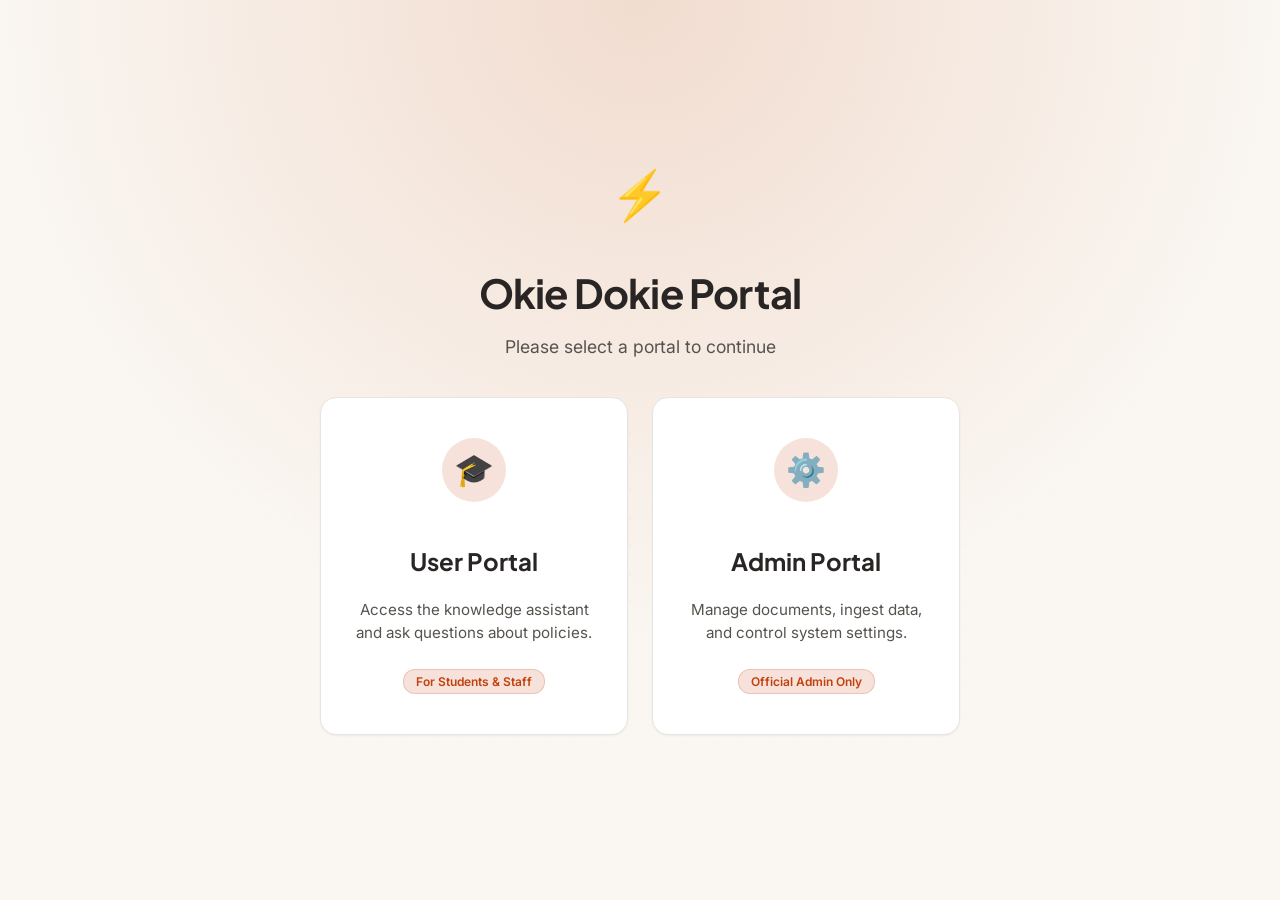
==== static/index.html @ c9f791e9 "Update README and add portal selection screen" ====
<!DOCTYPE html>
<html lang="en">
<head>
  <meta charset="UTF-8" />
  <meta name="viewport" content="width=device-width, initial-scale=1.0" />
  <title>Okie Dokie Portal</title>
  <link rel="preconnect" href="https://fonts.googleapis.com" />
  <link rel="preconnect" href="https://fonts.gstatic.com" crossorigin />
  <link href="https://fonts.googleapis.com/css2?family=Inter:wght@400;500;600;700&family=Plus+Jakarta+Sans:wght@600;700;800&display=swap" rel="stylesheet" />
  <link rel="stylesheet" href="/static/design-tokens.css" />
  <style>
    body {
      font-family: var(--font-family);
      background-color: var(--bg-color);
      color: var(--text-main);
      display: flex;
      align-items: center;
      justify-content: center;
      height: 100vh;
      margin: 0;
      overflow: hidden;
    }
    .landing-bg {
      position: absolute;
      inset: 0;
      background: radial-gradient(circle at 50% 0%, var(--primary-soft), transparent 60%), var(--bg-color);
      z-index: 0;
    }
    .login-bg-shape {
      position: absolute;
      inset: 0;
      background-image: radial-gradient(circle, var(--border-color) 1px, transparent 1px);
      background-size: 28px 28px;
      opacity: 0.5;
      mask-image: radial-gradient(ellipse at center, black 0%, transparent 70%);
      z-index: 0;
    }
    .container {
      position: relative;
      z-index: 1;
      text-align: center;
      max-width: 640px;
      width: 90%;
    }
    .logo-badge {
      font-size: 3rem;
      margin-bottom: 1rem;
      display: inline-block;
      animation: float 3s ease-in-out infinite;
    }
    @keyframes float {
      0% { transform: translateY(0px); }
      50% { transform: translateY(-10px); }
      100% { transform: translateY(0px); }
    }
    h1 {
      font-family: var(--font-heading);
      font-size: 2.5rem;
      margin-bottom: 0.5rem;
      color: var(--text-main);
      letter-spacing: -0.02em;
    }
    p.subtitle {
      color: var(--text-muted);
      margin-bottom: 2.5rem;
      font-size: 1.1rem;
    }
    .options-grid {
      display: grid;
      grid-template-columns: 1fr 1fr;
      gap: 1.5rem;
    }
    @media (max-width: 600px) {
      .options-grid {
        grid-template-columns: 1fr;
      }
    }
    .portal-card {
      background: var(--card-bg);
      border: 1px solid var(--border-color);
      border-radius: var(--border-radius);
      padding: 2.5rem 1.5rem;
      text-decoration: none;
      color: var(--text-main);
      display: flex;
      flex-direction: column;
      align-items: center;
      transition: all 0.3s cubic-bezier(0.4, 0, 0.2, 1);
      box-shadow: var(--shadow-sm);
      position: relative;
      overflow: hidden;
    }
    .portal-card::before {
      content: '';
      position: absolute;
      top: 0; left: 0; right: 0; height: 4px;
      background: var(--primary-gradient);
      opacity: 0;
      transition: opacity 0.3s;
    }
    .portal-card:hover {
      transform: translateY(-5px);
      box-shadow: var(--shadow-3d-hover);
      border-color: var(--primary-accent);
    }
    .portal-card:hover::before {
      opacity: 1;
    }
    .icon-wrapper {
      width: 64px;
      height: 64px;
      border-radius: 50%;
      background: var(--primary-soft);
      display: flex;
      align-items: center;
      justify-content: center;
      font-size: 2rem;
      margin-bottom: 1.5rem;
      color: var(--primary-accent);
      transition: transform 0.3s;
    }
    .portal-card:hover .icon-wrapper {
      transform: scale(1.1) rotate(5deg);
    }
    .portal-card h2 {
      font-family: var(--font-heading);
      font-size: 1.5rem;
      margin-bottom: 0.5rem;
    }
    .portal-card p {
      margin-bottom: 0;
      font-size: 0.95rem;
      color: var(--text-muted);
      line-height: 1.5;
    }
    .btn-badge {
      display: inline-block;
      padding: 4px 12px;
      border-radius: 12px;
      font-size: 0.75rem;
      font-weight: 600;
      background: var(--primary-soft);
      color: var(--primary-accent);
      margin-top: 1.5rem;
      border: 1px solid rgba(194, 65, 12, 0.2);
    }
    
    [data-theme="dark"] .landing-bg {
      background: radial-gradient(circle at 50% 0%, rgba(194, 65, 12, 0.15), transparent 60%), var(--bg-color);
    }
  </style>
</head>
<body>
  <div class="landing-bg"></div>
  <div class="login-bg-shape"></div>
  
  <div class="container">
    <div class="logo-badge">⚡</div>
    <h1>Okie Dokie Portal</h1>
    <p class="subtitle">Please select a portal to continue</p>
    
    <div class="options-grid">
      <a href="/static/user.html" class="portal-card">
        <div class="icon-wrapper">🎓</div>
        <h2>User Portal</h2>
        <p>Access the knowledge assistant and ask questions about policies.</p>
        <span class="btn-badge">For Students & Staff</span>
      </a>
      
      <a href="/admin" class="portal-card">
        <div class="icon-wrapper">⚙️</div>
        <h2>Admin Portal</h2>
        <p>Manage documents, ingest data, and control system settings.</p>
        <span class="btn-badge">Official Admin Only</span>
      </a>
    </div>
  </div>

  <script>
    // Inherit theme from localStorage if set
    if (localStorage.getItem('theme') === 'dark') {
      document.documentElement.setAttribute('data-theme', 'dark');
    }
  </script>
</body>
</html>
---- static/design-tokens.css ----
@import url('https://fonts.googleapis.com/css2?family=Inter:wght@400;500;600;700&family=Plus+Jakarta+Sans:wght@600;700;800&display=swap');

:root {
  --bg-color: #FAF7F2;
  --card-bg: #ffffff;
  --sidebar-bg: #F3EFE8;
  --text-main: #292524;
  --text-muted: #57534e;
  
  --primary-accent: #C2410C;
  --primary-hover: #9A3412;
  --primary-soft: rgba(194, 65, 12, 0.15);
  
  --primary-gradient: linear-gradient(180deg, #EA580C, #C2410C);
  --primary-gradient-hover: linear-gradient(180deg, #C2410C, #9A3412);
  --user-bubble: var(--primary-gradient);
  
  --border-color: #e7e5e4;
  
  --danger: #991B1B;
  --success: #166534;
  --warning: #f59e0b;
  
  --font-family: 'Inter', sans-serif;
  --font-heading: 'Plus Jakarta Sans', sans-serif;
  --font-display: var(--font-heading);
  
  --border-radius: 16px;
  
  --shadow-sm: 0 1px 2px 0 rgba(0, 0, 0, 0.05);
  --shadow-md: 0 4px 6px -1px rgba(0, 0, 0, 0.05), 0 2px 4px -1px rgba(0, 0, 0, 0.03);
  --shadow-lg: 0 12px 28px -6px rgba(194, 65, 12, 0.25);
  --shadow-3d: 0 1px 2px rgba(0,0,0,0.06), 0 4px 8px rgba(0,0,0,0.08), 0 12px 24px rgba(194,65,12,0.12);
  --shadow-3d-hover: 0 4px 6px rgba(0,0,0,0.08), 0 12px 16px rgba(0,0,0,0.1), 0 20px 32px rgba(194,65,12,0.2);
  
  --btn-shadow: 0 3px 0 #7c2d12, 0 4px 6px rgba(0,0,0,0.1);
  --btn-shadow-active: 0 0px 0 #7c2d12, 0 2px 4px rgba(0,0,0,0.1);
}

[data-theme="dark"] {
  --bg-color: #1A1410;
  --card-bg: #271C15;
  --sidebar-bg: #1F1712;
  --text-main: #f3f4f6;
  --text-muted: #a8a29e;
  --border-color: #432b1f;
  --primary-soft: rgba(194, 65, 12, 0.25);
  
  --shadow-md: 0 4px 6px -1px rgba(0, 0, 0, 0.3);
  --shadow-3d: 0 1px 2px rgba(0,0,0,0.2), 0 4px 8px rgba(0,0,0,0.3), 0 12px 24px rgba(194,65,12,0.15);
  --shadow-3d-hover: 0 4px 6px rgba(0,0,0,0.3), 0 12px 16px rgba(0,0,0,0.4), 0 20px 32px rgba(194,65,12,0.25);
  --btn-shadow: 0 3px 0 #7c2d12, 0 4px 6px rgba(0,0,0,0.4);
  --btn-shadow-active: 0 0px 0 #7c2d12, 0 2px 4px rgba(0,0,0,0.4);
}
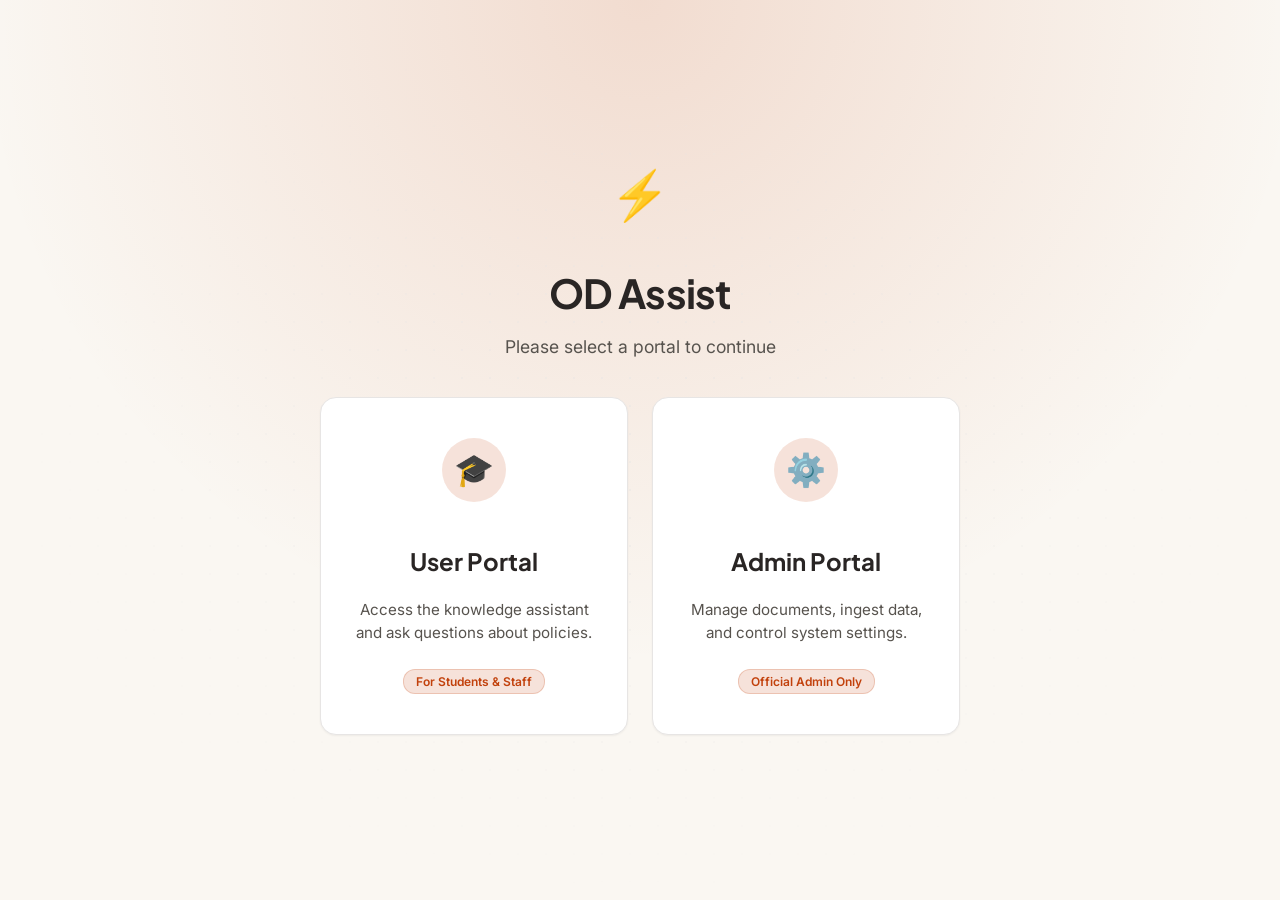
==== commit 9af30727: "Change portal title to OD Assist and add switch buttons" ====
--- a/static/index.html
+++ b/static/index.html
@@ -3,7 +3,7 @@
 <head>
   <meta charset="UTF-8" />
   <meta name="viewport" content="width=device-width, initial-scale=1.0" />
-  <title>Okie Dokie Portal</title>
+  <title>OD Assist</title>
   <link rel="preconnect" href="https://fonts.googleapis.com" />
   <link rel="preconnect" href="https://fonts.gstatic.com" crossorigin />
   <link href="https://fonts.googleapis.com/css2?family=Inter:wght@400;500;600;700&family=Plus+Jakarta+Sans:wght@600;700;800&display=swap" rel="stylesheet" />
@@ -156,7 +156,7 @@
   
   <div class="container">
     <div class="logo-badge">⚡</div>
-    <h1>Okie Dokie Portal</h1>
+    <h1>OD Assist</h1>
     <p class="subtitle">Please select a portal to continue</p>
     
     <div class="options-grid">
